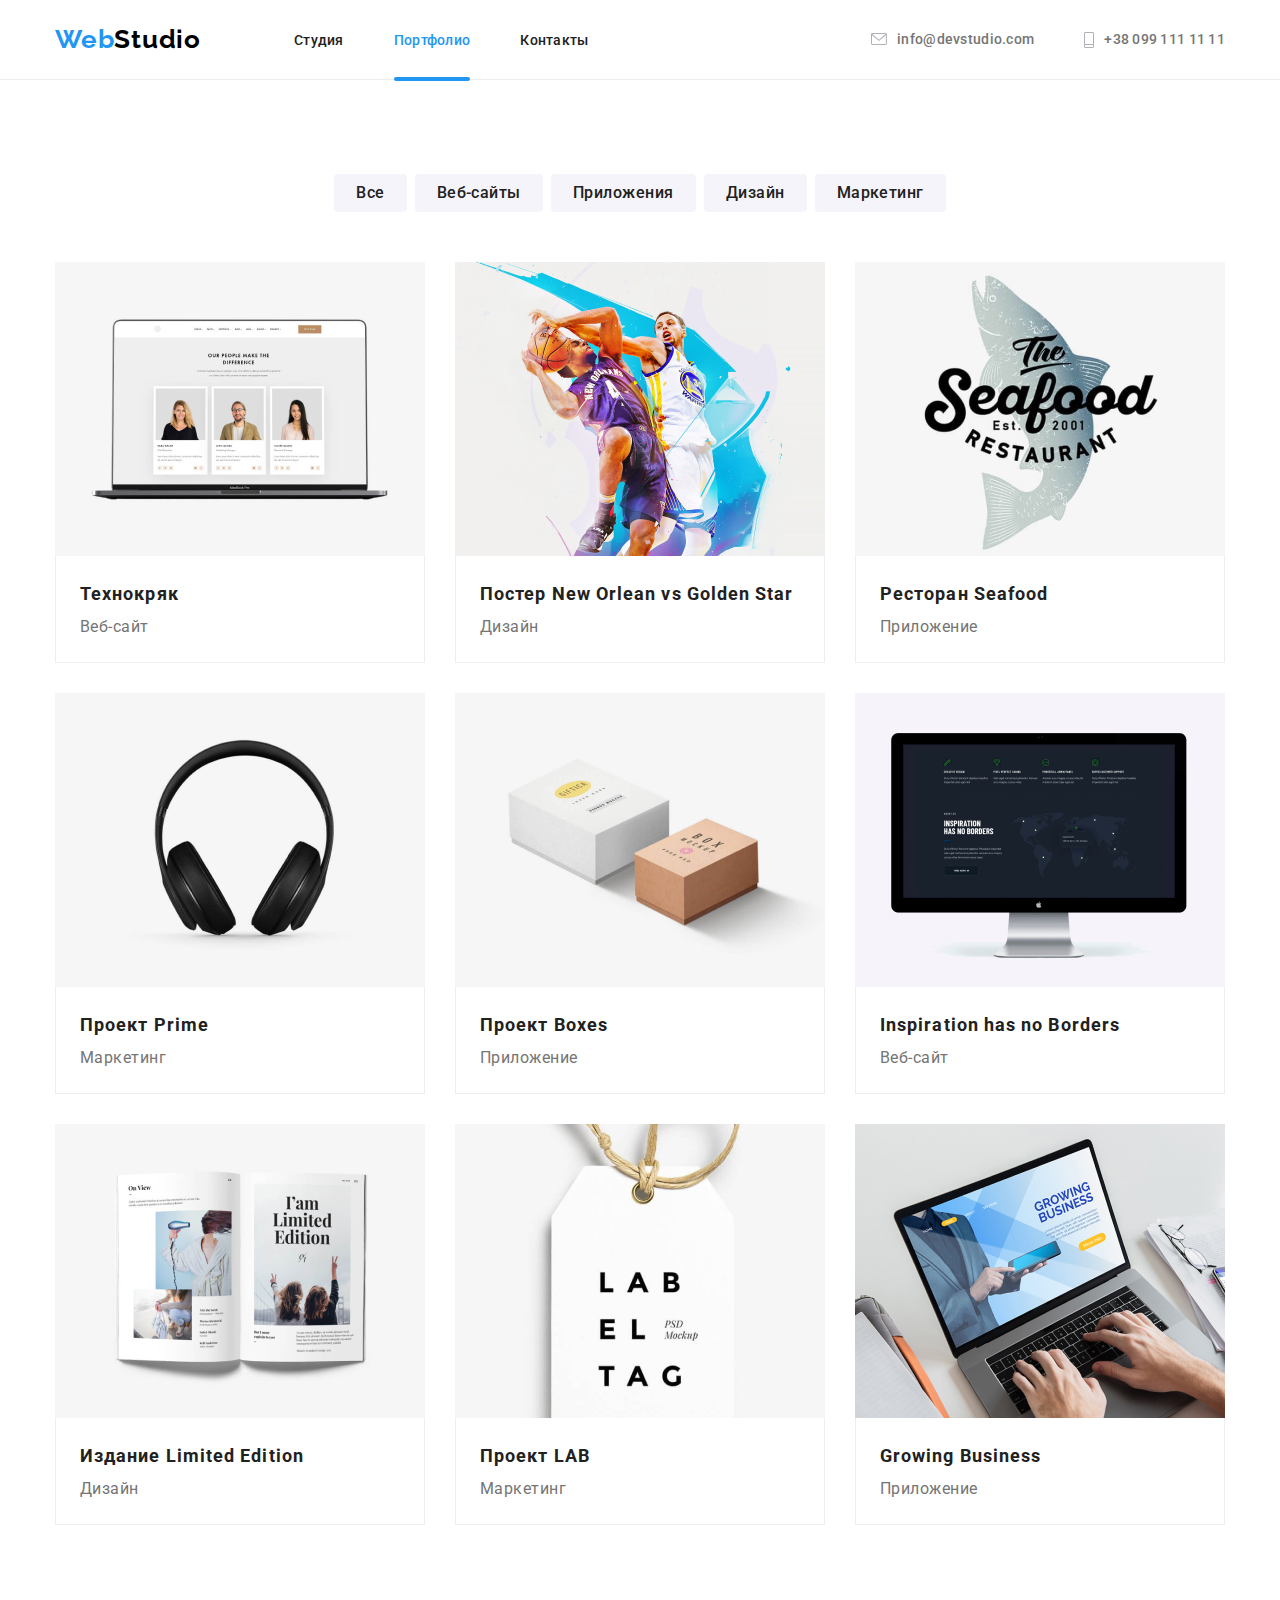
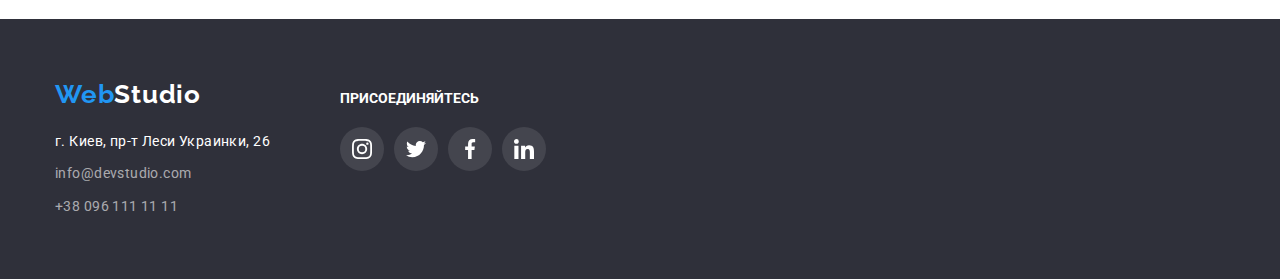
==== portfolio.html @ ae8400be "Initial commit" ====
<!DOCTYPE html>
<html lang="en">

<head>
  <meta charset="UTF-8" />
  <meta http-equiv="X-UA-Compatible" content="IE=edge" />
  <meta name="viewport" content="width=device-width, initial-scale=1.0" />
  <title>Студия</title>
  <link rel="preconnect" href="https://fonts.googleapis.com" />
  <link rel="preconnect" href="https://fonts.gstatic.com" crossorigin />
  <link href="https://fonts.googleapis.com/css2?family=Raleway:wght@700&family=Roboto:wght@400;500;700;900&display=swap"
    rel="stylesheet" />
  <link rel="stylesheet" href="https://cdnjs.cloudflare.com/ajax/libs/modern-normalize/1.1.0/modern-normalize.min.css"
    integrity="sha512-wpPYUAdjBVSE4KJnH1VR1HeZfpl1ub8YT/NKx4PuQ5NmX2tKuGu6U/JRp5y+Y8XG2tV+wKQpNHVUX03MfMFn9Q=="
    crossorigin="anonymous" referrerpolicy="no-referrer" />
  <link rel="stylesheet" href="./css/styles.css" />
</head>

<body>
  <!--Шапка-->
  <header class="top-line">
    <div class="container container-top-line">
      <nav class="navigation">
        <a class="logo-home" href="index.html"><span class="logo-web">Web</span><span
            class="logo-studio">Studio</span></a>
        <ul class="nav-list">
          <li class="nav-item">
            <a class="nav-link" href="index.html">Студия</a>
          </li>
          <li class="nav-item">
            <a class="nav-link selected" href="portfolio.html">Портфолио</a>
          </li>
          <li class="nav-item"><a class="nav-link" href="">Контакты</a></li>
        </ul>
      </nav>
      <ul class="top-line-contacts-list">

        <li class="contact-item">
          <a class="contact-link" href="mailto:info@devstudio.com"><svg class="contact-icon" width="16" height="12">
              <use href="./images/sprite.svg#icon-envelope"></use>
            </svg>info@devstudio.com</a>
        </li>
        <li class="contact-item">
          <a class="contact-link" href="tel:++380991111111"><svg class="contact-icon" width="10" height="16">
              <use href="./images/sprite.svg#icon-Vector"></use>
            </svg>+38 099 111 11 11</a>
        </li>

      </ul>
    </div>
  </header>
  <main>
    <section class="projects-section section">
      <!--Фильтер-->
      <div class="container">
        <h1 class="section-title visually-hidden">Фильтер</h1>
        <ul class="filter-buttons-list">
          <li class="filter-item">
            <button class="filter-btn" type="button">Все</button>
          </li>
          <li class="filter-item">
            <button class="filter-btn" type="button">Веб-сайты</button>
          </li>
          <li class="filter-item">
            <button class="filter-btn" type="button">Приложения</button>
          </li>
          <li class="filter-item">
            <button class="filter-btn" type="button">Дизайн</button>
          </li>
          <li class="filter-item">
            <button class="filter-btn" type="button">Маркетинг</button>
          </li>
        </ul>
        <!--Портфолио-->
        <h2 class="section-title visually-hidden">Портфолио</h2>
        <ul class="projects-list">
          <li class="project-item">
            <a class="project-link" href="">
              <div class="project-overlay">
                <img src="./images/portfolio/img.jpg" alt="сайт технокряк" width="370" />
                <p class="project-text">Ресурс предлагает комплексные предложения
                   с разным уровнем функционала и сервисов.
                   Все это позволит
                  посетителю получить
                  исчерпывающие сведения о компании или частном лице.</p>
              </div>
              <div class="card-project">
                <div class="project-overlay"></div>
                <h3 class="project-name">Технокряк</h3>
                <p class="development-type">Веб-сайт</p>
              </div>
            </a>
          </li>
          <li class="project-item">
            <a class="project-link" href="">
              <div class="project-overlay">
              <img src="./images/portfolio/img2.jpg" alt="Постер New Orlean vs Golden Star" width="370" />
                  <p class="project-text">Ресурс предлагает комплексные предложения
                    с разным уровнем функционала и сервисов.
                    Все это позволит
                    посетителю получить
                    исчерпывающие сведения о компании или частном лице.</p>
              </div>
              <div class="card-project">
                <h3 class="project-name">Постер New Orlean vs Golden Star</h3>
                <p class="development-type">Дизайн</p>
              </div>
            </a>
          </li>
          <li class="project-item">
            <a class="project-link" href="">
              <div class="project-overlay">
              <img src="./images/portfolio/img3.jpg" alt="Ресторан Seafood" width="370" />
                  <p class="project-text">Ресурс предлагает комплексные предложения
                    с разным уровнем функционала и сервисов.
                    Все это позволит
                    посетителю получить
                    исчерпывающие сведения о компании или частном лице.</p>
              </div>
              <div class="card-project">
                <h3 class="project-name">Ресторан Seafood</h3>
                <p class="development-type">Приложение</p>
              </div>
            </a>
          </li>
          <li class="project-item">
            <a class="project-link" href="">
              <div class="project-overlay">
              <img src="./images/portfolio/img4.jpg" alt="Проект Prime" width="370" />
                  <p class="project-text">Ресурс предлагает комплексные предложения
                    с разным уровнем функционала и сервисов.
                    Все это позволит
                    посетителю получить
                    исчерпывающие сведения о компании или частном лице.</p>
              </div>
              <div class="card-project">
                <h3 class="project-name">Проект Prime</h3>
                <p class="development-type">Маркетинг</p>
              </div>
            </a>
          </li>
          <li class="project-item">
            <a class="project-link" href="">
              <div class="project-overlay">
              <img src="./images/portfolio/img5.jpg" alt="Проект Boxes" width="370" />
                  <p class="project-text">Ресурс предлагает комплексные предложения
                    с разным уровнем функционала и сервисов.
                    Все это позволит
                    посетителю получить
                    исчерпывающие сведения о компании или частном лице.</p>
              </div>
              <div class="card-project">
                <h3 class="project-name">Проект Boxes</h3>
                <p class="development-type">Приложение</p>
              </div>
            </a>
          </li>
          <li class="project-item">
            <a class="project-link" href="">
              <div class="project-overlay">
              <img src="./images/portfolio/img6.jpg" alt="Inspiration has no Borders" width="370" />
                  <p class="project-text">Ресурс предлагает комплексные предложения
                    с разным уровнем функционала и сервисов.
                    Все это позволит
                    посетителю получить
                    исчерпывающие сведения о компании или частном лице.</p>
              </div>
              <div class="card-project">
                <h3 class="project-name">Inspiration has no Borders</h3>
                <p class="development-type">Веб-сайт</p>
              </div>
            </a>
          </li>
          <li class="project-item">
            <a class="project-link" href="">
              <div class="project-overlay">
              <img src="./images/portfolio/img7.jpg" alt="Издание Limited Edition" width="370" />
                  <p class="project-text">Ресурс предлагает комплексные предложения
                    с разным уровнем функционала и сервисов.
                    Все это позволит
                    посетителю получить
                    исчерпывающие сведения о компании или частном лице.</p>
              </div>
              <div class="card-project">
                <h3 class="project-name">Издание Limited Edition</h3>
                <p class="development-type">Дизайн</p>
              </div>
            </a>
          </li>
          <li class="project-item">
            <a class="project-link" href="">
              <div class="project-overlay">
              <img src="./images/portfolio/img8.jpg" alt="Проект LAB" width="370" />
                  <p class="project-text">Ресурс предлагает комплексные предложения
                    с разным уровнем функционала и сервисов.
                    Все это позволит
                    посетителю получить
                    исчерпывающие сведения о компании или частном лице.</p>
              </div>
              <div class="card-project">
                <h3 class="project-name">Проект LAB</h3>
                <p class="development-type">Маркетинг</p>
              </div>
            </a>
          </li>
          <li class="project-item">
            <a class="project-link" href="">
              <div class="project-overlay">
              <img src="./images/portfolio/img9.jpg" alt="Growing Business" width="370" />
                  <p class="project-text">Ресурс предлагает комплексные предложения
                    с разным уровнем функционала и сервисов.
                    Все это позволит
                    посетителю получить
                    исчерпывающие сведения о компании или частном лице.</p>
              </div>
              <div class="card-project">
                <h3 class="project-name">Growing Business</h3>
                <p class="development-type">Приложение</p>
              </div>
            </a>
          </li>
        </ul>
      </div>
    </section>
  </main>
  <!--Подвал-->
  <footer class="footer">
    <div class="container address">
      <div class="address-container">
        <a class="footer-logo" href="index.html"><span class="footer-logo-web">Web</span><span
            class="footer-logo-studio">Studio</span></a>
        <address class="footer-address">
          <ul class="footer-contacts-list">
            <li class="footer-contact-item">
              <a class="footer-contact-link" href="https://goo.gl/maps/jhVAWQaJCBuwxQd86">
                <p class="map">г. Киев, пр-т Леси Украинки, 26</p>
              </a>
            </li>
            <li class="footer-contact-item">
              <a class="footer-contact-link" href="mailto:info@devstudio.com">info@devstudio.com</a>
            </li>
            <li class="footer-contacts-item">
              <a class="footer-contact-link" href="tel:+380961111111">+38 096 111 11 11</a>
            </li>
          </ul>
        </address>
      </div>
      <div class="join-container">
        <p class="join-text">присоединяйтесь</p>
        <ul class="join-soc-list list">
          <li class="join-soc-item">
            <a href="" class="join-soc-link">
              <svg class="join-soc-icon" width="20" height="20">
                <use href="./images/sprite.svg#icon-instagram"></use>
              </svg>
            </a>
          </li>
          <li class="join-soc-item">
            <a href="" class="join-soc-link">
              <svg class="join-soc-icon" width="20" height="20">
                <use href="./images/sprite.svg#icon-twitter"></use>
              </svg>
            </a>
          </li>
          <li class="join-soc-item">
            <a href="" class="join-soc-link">
              <svg class="join-soc-icon" width="20" height="20">
                <use href="./images/sprite.svg#icon-facebook"></use>
              </svg>
            </a>
          </li>
          <li class="join-soc-item">
            <a href="" class="join-soc-link">
              <svg class="join-soc-icon" width="20" height="20">
                <use href="./images/sprite.svg#icon-linkedin"></use>
              </svg>
            </a>
          </li>
        </ul>
      </div>
    </div>
  </footer>
</body>

</html>
---- css/styles.css ----
:root {
  --primary-font: "Roboto", sans-serif;
  --logo-font: "Raleway", sans-serif;
  --text-color: #757575;
  --titl-text-color: #212121;
  --footer-text-color: #ffffff;
  --secondary-footer-text-color: rgba(255, 255, 255, 0.6);
  --background-hero: #2f303a;
  --background-team: #f5f4fa;
  --background-footer: #2f303a;
  --background-btn: #2196f3;
  --web-logo-color: #2196f3;
  --secondary-logo-color: #000000;
  --secondary-logo-footer-color: #ffffff;
  --hero-text-color: #ffffff;
  --accent-color: #188ce8;
  --icon-color: #AFB1B8;
}

body {
  margin: auto;
  font-family: var(--primary-font);
}

h1,
h2,
h3,
h4,
p {
  margin-top: 0;
  margin-bottom: 0;
}

img {
  display: block;
}

ul,
ol {
  margin-top: 0;
  margin-bottom: 0;
  padding-left: 0;
}

img {
  display: block;
  max-width: 100%;
  height: auto;
}

.visually-hidden {
  position: absolute;
  width: 1px;
  height: 1px;
  margin: -1px;
  border: 0;
  padding: 0;
  white-space: nowrap;
  clip-path: inset(100%);
  clip: rect(0 0 0 0);
  overflow: hidden;
}

ul {
  list-style: none;
  font-style: normal;
}

a {
  text-decoration: none;
}
.container {

  box-sizing: border-box;
  width: 1200px;
  padding-left: 15px;
  padding-right: 15px;
  margin-left: auto;
  margin-right: auto;
}

.section {
  padding-top: 94px;
  padding-bottom: 94px;
}
/*==========шапка==========*/
.top-line {
  padding-top: 24px;
  padding-bottom: 24px;
  border-bottom: 1px solid #ececec;
}

.navigation {
  display: flex;

}
.container-top-line {
  display: flex;
  align-items: center;
}

.logo-home {
  font-family: var(--logo-font);
  font-weight: 700;
  font-size: 26px;
  line-height: 31px;
  letter-spacing: 0.03em;
  margin-right: 93px;

}

.logo-web {
  color: var(--web-logo-color);
}

.logo-studio {
  color: var(--secondary-logo-color);
}
.nav-list {
  display: flex;
  align-items: center;
  
}
.nav-item:not(:last-child) {
  margin-right: 50px;
 
}

.nav-link {
  position: relative;
  padding-top: 32px;
  padding-bottom: 32px;
  font-weight: 500;
  font-size: 14px;
  line-height: 1.14;
  letter-spacing: 0.02em;
  color: var(--titl-text-color);
  transition: color 250ms cubic-bezier(0.4, 0, 0.2, 1);
}

.nav-link.selected::after {
  content: "";
  display: inline-block;
  bottom: -1px;
  left: 0px;
  width: 100%;
  height: 4px;
  border-radius: 2px;
  background-color: var(--background-btn);
  position: absolute;
  
  
} 
.selected.nav-link {
  color: var(--background-btn);
}

.nav-link:hover,
.nav-link:focus {
  color: var(--accent-color);
}
.top-line-contacts-list {
  display: flex;
  margin-left: auto;
}
.contact-item:not(:last-child) {
  margin-right: 50px;
}

.contact-link {
  font-weight: 500;
  font-size: 14px;
  line-height: 1.14;
  letter-spacing: 0.02em;
  color: var(--text-color);

  display: flex;
  justify-content: center;
  align-items: center;
  fill: var(--icon-color);
  transition: color 250ms cubic-bezier(0.4, 0, 0.2, 1), fill 250ms cubic-bezier(0.4, 0, 0.2, 1);
}


.contact-icon {
  margin-right: 10px;
}

.contact-link:hover,
.contact-link:focus,
.contact-icon:hover,
.contact-icon:focus {
  color: var(--accent-color);
  fill: var(--accent-color);
}
/* ============банер-герой============= */
.hero {
  background-color: var(--background-hero);
  padding-top: 200px;
  padding-bottom: 200px;
  background-image: linear-gradient(
      rgba(47, 48, 58, 0.4),
      rgba(47, 48, 58, 0.4)
    ),
    url(../images/hero/hero.jpg);
  background-repeat: no-repeat;
  background-size: cover;
  background-position: center;
  max-width: 1600px;
  margin: 0 auto;
}
.container-hero {
  box-sizing: border-box;
  max-width: 670px;
  padding-left: 15px;
  padding-right: 15px;
  margin: auto;
}

.hero-slogan {
  font-weight: 900;
  font-size: 44px;
  line-height: 1.36;
  text-align: center;
  letter-spacing: 0.06em;
  text-transform: uppercase;
  color: var(--hero-text-color);
  margin-bottom: 30px;
}

.modal-btn {
  border: none;
  font-family: inherit;
  font-weight: 700;
  font-size: 16px;
  line-height: 1.87;
  align-items: center;
  text-align: center;
  letter-spacing: 0.06em;
  color: var(--hero-text-color);
  cursor: pointer;
  background-color: var(--background-btn);
  padding: 10px 32px;
  border-radius: 4px;
  display: block;
  margin: auto;
}

.modal-btn:hover,
.modal-btn:focus {
  background-color: var(--accent-color);
}


/*===========фильтер портфолио============*/

.filter-buttons-list {
  display: flex;
  justify-content: center;
  margin-bottom: 50px;
}

.filter-btn {
  border: none;
  font-family: "Roboto";
  font-weight: 500;
  font-size: 16px;
  line-height: 1.62;
  align-items: center;
  text-align: center;
  letter-spacing: 0.03em;
  color: var(--titl-text-color);
  cursor: pointer;
  background-color: var(--background-team);
  padding: 6px 22px;
  border-radius: 4px;
  display: block;
  transition: background-color 250ms cubic-bezier(0.4, 0, 0.2, 1),
    color 250ms cubic-bezier(0.4, 0, 0.2, 1), box-shadow 250ms cubic-bezier(0.4, 0, 0.2, 1);
}
.filter-item:not(:last-child) {
  margin-right: 8px;
}

.filter-btn:hover,
.filter-btn:focus {
  background-color: var(--accent-color);
  color: var(--hero-text-color);
  box-shadow: 0px 3px 1px rgba(0, 0, 0, 0.1),
  0px 1px 2px rgba(0, 0, 0, 0.08),
  0px 2px 2px rgba(0, 0, 0, 0.12);
}
/*===================== портфолио =================*/
.projects-list {
  
  display: flex;
  flex-wrap: wrap;
  margin-left: -30px;
  margin-top: -30px;
}
.project-item {
  
  flex-basis: calc((100% - 90px) / 3);
  margin-left: 30px;
  margin-top: 30px;
}
.project-link {
  
  text-decoration:none;
  display: block;
  transition: box-chadow 250ms cubic-bezier(0.4, 0, 0.2, 1);
}
.project-overlay {
position: relative;
overflow: hidden;
}
.project-text {
  position: absolute;
  
  width: 100%;
  height: 100%;
  padding: 63px 24px;
  font-size: 18px;
  line-height: 1.56;
  letter-spacing: 0.03em;
  color: var(--hero-text-color);
  background: rgba(33, 150, 243, 0.9);
  opacity: 0;
  transition: transform 250ms cubic-bezier(0.4, 0, 0.2, 1), opacity 250ms cubic-bezier(0.4, 0, 0.2, 1);
}
.project-link:hover .project-text,
.project-link:focus .project-text {
  transform: translateY(-100%);
  opacity: 1;
}

.project-link:hover {
  box-shadow: 0px 1px 1px rgba(0, 0, 0, 0.12),
  0px 4px 4px rgba(0, 0, 0, 0.06),
  1px 4px 6px rgba(0, 0, 0, 0.16);
}
.card-project {
  padding: 20px 24px;
  background: var(--footer-text-color);
  border: 1px solid #eeeeee;
  border-top: none;
  box-sizing: border-box;
}
.project-name {
  font-weight: 700;
  font-size: 18px;
  line-height: 2;
  letter-spacing: 0.06em;
  color: var(--titl-text-color);
}
.development-type {
  font-size: 16px;
  line-height: 1.87;
  letter-spacing: 0.03em;
}
.development-type {
 color: var(--text-color);
}

/* ======================особености======================== */
.features-list {
  display: flex;
  flex-wrap: wrap;
  margin-right: -30px;
  margin-top: -30px;

}
.features-item {
  flex-basis: calc((100% - 120px) / 4);
  margin-right: 30px;
  margin-top: 30px;

}
.title-feature { 
  font-weight: 700;
  font-size: 14px;
  line-height: 1.14;
  letter-spacing: 0.03em;
  text-transform: uppercase;
  color: var(--titl-text-color);
  margin-bottom: 10px;
}
.descktription-feature {
  font-size: 14px;
  line-height: 1.71;
  letter-spacing: 0.03em;
  color: var(--text-color);
}
.container-icon {
  width: 270px;
  height: 120px;
  background: var( --background-team );
  border-radius: 4px;
  display: flex;
  justify-content: center;
  align-items: center;
  margin-bottom: 30px;
}

/* ========================Чем мы  занимаемся===================== */
.gallery-previews {
  padding-top: 0;
}

.preview-title {
  font-weight: 700;
  font-size: 36px;
  line-height: 1.17;
  text-align: center;
  letter-spacing: 0.03em;
  color: var(--titl-text-color);
  margin-bottom: 50px;
}
.preview-list {
  display: flex;
  flex-wrap: wrap;
  justify-content: space-between;

}
.preview-item {
  position: relative;
}
.preview-item .preview-text {
  content: "";
  display: block;
  position: absolute;
  bottom: 0;
  left: 0;
  width: 100%;
  height: 70px;
  font-style: normal;
  font-weight: 700;
  font-size: 14px;
  line-height: 1.14;
  text-align: center;
  letter-spacing: 0,03em;
  padding: 27px 82px;
  text-transform: uppercase;
  color: var(--hero-text-color);
  background-color: rgba(47, 48, 58, 0.8);
}

/* ======================Наша команда=========================== */
.team {
  background-color: var(--background-team);
}
.team-title {
  font-weight: 700;
  font-size: 36px;
  line-height: 1.17;
  text-align: center;
  letter-spacing: 0.03em;
  color: var(--titl-text-color);
  margin-bottom: 50px;
}
.team-card-list {
  display: flex;
  flex-wrap: wrap;
  margin-right: -30px;
  margin-top: -30px;
}
.team-soc-list {
  display: flex;
  justify-content: center;
  align-items: center;
    
}
.team-soc-link {
  display: flex;
  align-items: center;
  justify-content: center;
  width: 44px;
  height: 44px;
  border-radius: 50%;
    
  background-color: #FFFFFF;
  transition: background-color 250ms cubic-bezier(0.4, 0, 0.2, 1);  
}
.team-soc-link:hover,
.team-soc-link:focus {
  background-color: #2196F3;
  
}
.team-soc-link:hover .team-soc-icon {
  fill: #ffffff;
 
}
.team-soc-icon {
  fill: var(--icon-color);
  transition: fill 250ms cubic-bezier(0.4, 0, 0.2, 1);
}
.team-soc-item:not(:last-child){
  margin-right: 10px;
}
.projects-title {
  position: absolute;
  width: 1px;
  height: 1px;
  margin: -1px;
  border: 0;
  padding: 0;
  white-space: nowrap;
  clip-path: inset(100%);
  clip: rect(0 0 0 0);
  overflow: hidden;
}
.card-item {
  flex-basis: calc((100% - 120px) / 4);
  margin-right: 30px;
  margin-top: 30px;
}
.card-title {
  padding-top: 30px;
  padding-bottom: 30px;
  background: var(--footer-text-color);
  box-shadow: 0px 1px 3px rgba(0, 0, 0, 0.12), 0px 1px 1px rgba(0, 0, 0, 0.14),
    0px 2px 1px rgba(0, 0, 0, 0.2);
  border-radius: 0px 0px 4px 4px;
}
.member-name {
  font-weight: 500;
  font-size: 16px;
  line-height: 1.18;
  text-align: center;
  letter-spacing: 0.03em;
  color: var(--titl-text-color);
  margin-bottom: 10px;
}
.member-metier {
  font-size: 16px;
  line-height: 1.18;
  text-align: center;
  letter-spacing: 0.03em;
  margin-bottom: 16px;
}
.member-metier {
 color: var(--text-color);
}

/* =======================Постоянные клиенты================ */
.section-title {
  font-weight: 700;
  font-size: 36px;
  line-height: 1.17;
  text-align: center;
  letter-spacing: 0.03em;
  color: var(--titl-text-color);
  margin-bottom: 50px;
}


.client-link {
  width: 170px;
  height: 92px;
  border: 1px solid #AFB1B8;
  box-sizing: border-box;
  border-radius: 4px;
  display: flex;
  justify-content: center;
  align-items: center;
  fill: var(--icon-color);
  transition: fill 250ms cubic-bezier(0.4, 0, 0.2, 1), border-color 250ms cubic-bezier(0.4, 0, 0.2, 1);
}

.client-list {
  display: flex;
  justify-content: center;
}

.client-item:not(:last-child) {
  margin-right: 30px;
}

.client-link:hover,
.client-link:focus {
  fill: var(--accent-color);
  border-color: var(--accent-color);
}

/* =======================Подвал=========================== */
.footer {
  background-color: var(--background-footer);
  padding-top: 60px;
  padding-bottom: 60px;
}

.footer-logo {
  font-family: var(--logo-font);
  font-weight: 700;
  font-size: 26px;
  line-height: 1.19;
  letter-spacing: 0.03em;
  display: block;
  margin-bottom: 20px;
}

.footer-logo-web {
  color: var(--web-logo-color);
}

.footer-logo-studio {
  color: var(--secondary-logo-footer-color);
}
.footer-contact-item:not(:last-child) {
  margin-bottom: 9px;
}

.footer-contact-link {
  font-style: normal;
  font-size: 14px;
  line-height: 1.71;
  letter-spacing: 0.03em;
  color: var(--secondary-footer-text-color);
}

.map {
  color: var(--footer-text-color);
}

.address-container{
  margin-right: 70px;
}

.container.address{
  align-items: baseline;
  display: flex;
}



.join-text{
  font-weight: 700;
  font-size: 14px;
  line-height: 1.14;
  text-transform: uppercase;

  color: var(--footer-text-color);

  margin-bottom: 20px;
}

.join-soc-list{
  display: flex;
}

.join-soc-link {
  width: 44px;
  height: 44px;
  border-radius: 50%;
  display: flex;
  justify-content: center;
  align-items: center;
  fill: var(--footer-text-color);
  background: rgba(255, 255, 255, 0.1);
  transition: background-color 250ms cubic-bezier(0.4, 0, 0.2, 1);
}

.join-soc-item:not(:last-child) {
  margin-right: 10px;
}

.join-soc-link:hover,
.join-soc-link:focus {
  background-color: var(--accent-color);
}
/*===============модальное окно==============*/
.backdrop {
  position: fixed;
  top: 0;
  left: 0;
  width: 100%;
  height: 100%;
  background-color: rgba(0, 0, 0, 0.2);

  opacity: 1;
  transition: opacity 250ms cubic-bezier(0.4, 0, 0.2, 1);
}

.backdrop.is-hidden {
  opacity: 0;
  /*visibility: hidden;*/
  pointer-events: none;

}

.backdrop.is-hidden .modal-hero {
  transform: translate(-50%, -50%) scale(0.5);
}
.modal-hero {
  position: absolute;
  top: 50%;
  left: 50%;
  transform: translate(-50%, -50%) scale(1);
  
  width: 528px;
  height: 581px;

  background-color: var(--hero-text-color);
  box-shadow: 0px 1px 3px rgba(0, 0, 0, 0.12),
    0px 1px 1px rgba(0, 0, 0, 0.14), 0px 2px 1px rgba(0, 0, 0, 0.2);
  border-radius: 4px;
  opacity: 1;
  transition: transform 250ms cubic-bezier(0.4, 0, 0.2, 1), box-shadow 250ms cubic-bezier(0.4, 0, 0.2, 1);

}

.hero-modal-btn {
  position: absolute;
  top: 8px;
  right: 8px;
  display: flex;
  align-items: center;
  justify-content: center;
  padding: 0;
  width: 30px;
  height: 30px;
  border-radius: 50%;
  border: 1px solid rgba(0, 0, 0, 0.1);
  background-color: #ffffff;
  cursor: pointer;
}
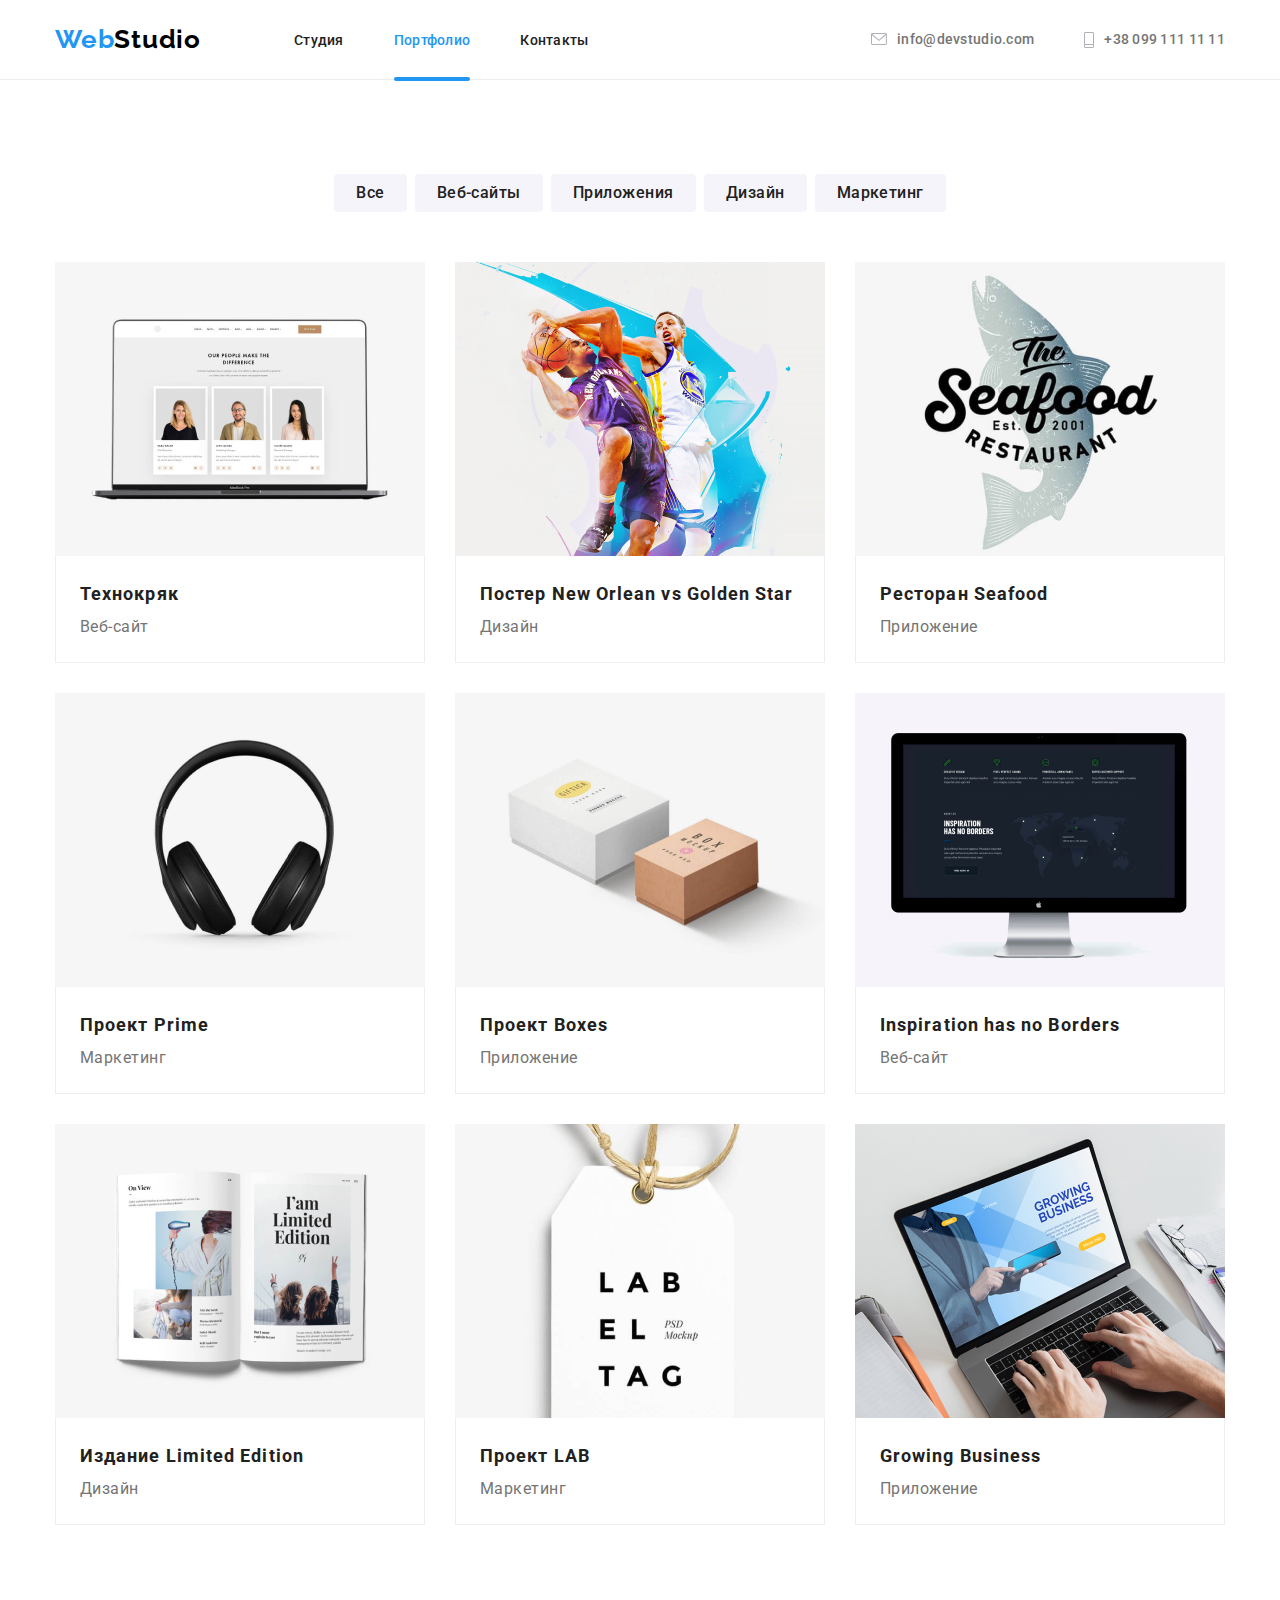
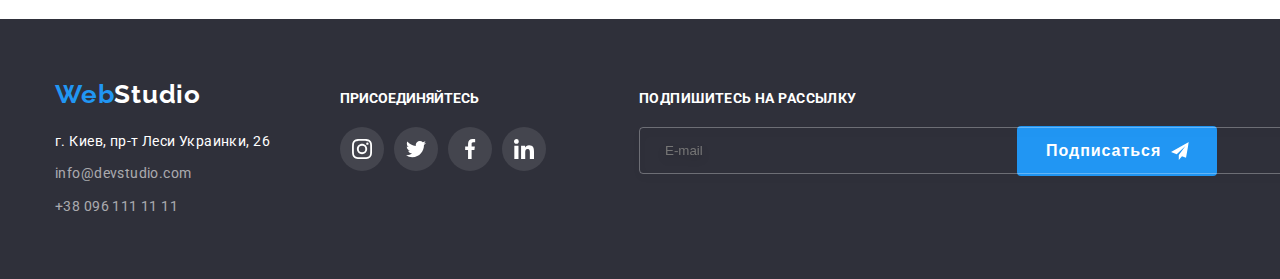
==== commit 103ec78a: "на проверку" ====
--- a/portfolio.html
+++ b/portfolio.html
@@ -79,8 +79,8 @@
               <div class="project-overlay">
                 <img src="./images/portfolio/img.jpg" alt="сайт технокряк" width="370" />
                 <p class="project-text">Ресурс предлагает комплексные предложения
-                   с разным уровнем функционала и сервисов.
-                   Все это позволит
+                  с разным уровнем функционала и сервисов.
+                  Все это позволит
                   посетителю получить
                   исчерпывающие сведения о компании или частном лице.</p>
               </div>
@@ -94,12 +94,12 @@
           <li class="project-item">
             <a class="project-link" href="">
               <div class="project-overlay">
-              <img src="./images/portfolio/img2.jpg" alt="Постер New Orlean vs Golden Star" width="370" />
-                  <p class="project-text">Ресурс предлагает комплексные предложения
-                    с разным уровнем функционала и сервисов.
-                    Все это позволит
-                    посетителю получить
-                    исчерпывающие сведения о компании или частном лице.</p>
+                <img src="./images/portfolio/img2.jpg" alt="Постер New Orlean vs Golden Star" width="370" />
+                <p class="project-text">Ресурс предлагает комплексные предложения
+                  с разным уровнем функционала и сервисов.
+                  Все это позволит
+                  посетителю получить
+                  исчерпывающие сведения о компании или частном лице.</p>
               </div>
               <div class="card-project">
                 <h3 class="project-name">Постер New Orlean vs Golden Star</h3>
@@ -110,12 +110,12 @@
           <li class="project-item">
             <a class="project-link" href="">
               <div class="project-overlay">
-              <img src="./images/portfolio/img3.jpg" alt="Ресторан Seafood" width="370" />
-                  <p class="project-text">Ресурс предлагает комплексные предложения
-                    с разным уровнем функционала и сервисов.
-                    Все это позволит
-                    посетителю получить
-                    исчерпывающие сведения о компании или частном лице.</p>
+                <img src="./images/portfolio/img3.jpg" alt="Ресторан Seafood" width="370" />
+                <p class="project-text">Ресурс предлагает комплексные предложения
+                  с разным уровнем функционала и сервисов.
+                  Все это позволит
+                  посетителю получить
+                  исчерпывающие сведения о компании или частном лице.</p>
               </div>
               <div class="card-project">
                 <h3 class="project-name">Ресторан Seafood</h3>
@@ -126,12 +126,12 @@
           <li class="project-item">
             <a class="project-link" href="">
               <div class="project-overlay">
-              <img src="./images/portfolio/img4.jpg" alt="Проект Prime" width="370" />
-                  <p class="project-text">Ресурс предлагает комплексные предложения
-                    с разным уровнем функционала и сервисов.
-                    Все это позволит
-                    посетителю получить
-                    исчерпывающие сведения о компании или частном лице.</p>
+                <img src="./images/portfolio/img4.jpg" alt="Проект Prime" width="370" />
+                <p class="project-text">Ресурс предлагает комплексные предложения
+                  с разным уровнем функционала и сервисов.
+                  Все это позволит
+                  посетителю получить
+                  исчерпывающие сведения о компании или частном лице.</p>
               </div>
               <div class="card-project">
                 <h3 class="project-name">Проект Prime</h3>
@@ -142,12 +142,12 @@
           <li class="project-item">
             <a class="project-link" href="">
               <div class="project-overlay">
-              <img src="./images/portfolio/img5.jpg" alt="Проект Boxes" width="370" />
-                  <p class="project-text">Ресурс предлагает комплексные предложения
-                    с разным уровнем функционала и сервисов.
-                    Все это позволит
-                    посетителю получить
-                    исчерпывающие сведения о компании или частном лице.</p>
+                <img src="./images/portfolio/img5.jpg" alt="Проект Boxes" width="370" />
+                <p class="project-text">Ресурс предлагает комплексные предложения
+                  с разным уровнем функционала и сервисов.
+                  Все это позволит
+                  посетителю получить
+                  исчерпывающие сведения о компании или частном лице.</p>
               </div>
               <div class="card-project">
                 <h3 class="project-name">Проект Boxes</h3>
@@ -158,12 +158,12 @@
           <li class="project-item">
             <a class="project-link" href="">
               <div class="project-overlay">
-              <img src="./images/portfolio/img6.jpg" alt="Inspiration has no Borders" width="370" />
-                  <p class="project-text">Ресурс предлагает комплексные предложения
-                    с разным уровнем функционала и сервисов.
-                    Все это позволит
-                    посетителю получить
-                    исчерпывающие сведения о компании или частном лице.</p>
+                <img src="./images/portfolio/img6.jpg" alt="Inspiration has no Borders" width="370" />
+                <p class="project-text">Ресурс предлагает комплексные предложения
+                  с разным уровнем функционала и сервисов.
+                  Все это позволит
+                  посетителю получить
+                  исчерпывающие сведения о компании или частном лице.</p>
               </div>
               <div class="card-project">
                 <h3 class="project-name">Inspiration has no Borders</h3>
@@ -174,12 +174,12 @@
           <li class="project-item">
             <a class="project-link" href="">
               <div class="project-overlay">
-              <img src="./images/portfolio/img7.jpg" alt="Издание Limited Edition" width="370" />
-                  <p class="project-text">Ресурс предлагает комплексные предложения
-                    с разным уровнем функционала и сервисов.
-                    Все это позволит
-                    посетителю получить
-                    исчерпывающие сведения о компании или частном лице.</p>
+                <img src="./images/portfolio/img7.jpg" alt="Издание Limited Edition" width="370" />
+                <p class="project-text">Ресурс предлагает комплексные предложения
+                  с разным уровнем функционала и сервисов.
+                  Все это позволит
+                  посетителю получить
+                  исчерпывающие сведения о компании или частном лице.</p>
               </div>
               <div class="card-project">
                 <h3 class="project-name">Издание Limited Edition</h3>
@@ -190,12 +190,12 @@
           <li class="project-item">
             <a class="project-link" href="">
               <div class="project-overlay">
-              <img src="./images/portfolio/img8.jpg" alt="Проект LAB" width="370" />
-                  <p class="project-text">Ресурс предлагает комплексные предложения
-                    с разным уровнем функционала и сервисов.
-                    Все это позволит
-                    посетителю получить
-                    исчерпывающие сведения о компании или частном лице.</p>
+                <img src="./images/portfolio/img8.jpg" alt="Проект LAB" width="370" />
+                <p class="project-text">Ресурс предлагает комплексные предложения
+                  с разным уровнем функционала и сервисов.
+                  Все это позволит
+                  посетителю получить
+                  исчерпывающие сведения о компании или частном лице.</p>
               </div>
               <div class="card-project">
                 <h3 class="project-name">Проект LAB</h3>
@@ -206,12 +206,12 @@
           <li class="project-item">
             <a class="project-link" href="">
               <div class="project-overlay">
-              <img src="./images/portfolio/img9.jpg" alt="Growing Business" width="370" />
-                  <p class="project-text">Ресурс предлагает комплексные предложения
-                    с разным уровнем функционала и сервисов.
-                    Все это позволит
-                    посетителю получить
-                    исчерпывающие сведения о компании или частном лице.</p>
+                <img src="./images/portfolio/img9.jpg" alt="Growing Business" width="370" />
+                <p class="project-text">Ресурс предлагает комплексные предложения
+                  с разным уровнем функционала и сервисов.
+                  Все это позволит
+                  посетителю получить
+                  исчерпывающие сведения о компании или частном лице.</p>
               </div>
               <div class="card-project">
                 <h3 class="project-name">Growing Business</h3>
@@ -278,6 +278,20 @@
           </li>
         </ul>
       </div>
+      <div class="footer-mail">
+        <strong class="footer-mail-title">Подпишитесь на рассылку</strong>
+        <form class="footer-form">
+          <label class="footer-form-group">
+            <input class="footer-form-input" type="email" name="user-mail" placeholder="E-mail" />
+          </label>
+          <button class="footer-form-btn" type="submit">
+            Подписаться
+            <svg class="footer-form-icon" width="24" height="24">
+              <use href="./images/sprite.svg#icon-send"></use>
+            </svg>
+          </button>
+        </form>
+      </div>
     </div>
   </footer>
 </body>
--- a/css/styles.css
+++ b/css/styles.css
@@ -668,6 +668,81 @@
 .join-soc-link:focus {
   background-color: var(--accent-color);
 }
+.join-container {
+  margin-right: 93px;
+}
+
+.footer-mail {
+  width: 578px;
+}
+
+.footer-mail-title {
+  display: block;
+  margin-bottom: 20px;
+  font-weight: 700;
+  font-size: 14px;
+  line-height: 16px;
+  letter-spacing: 0.03em;
+  text-transform: uppercase;
+
+  color: #ffffff;
+}
+
+.footer-form {
+  display: flex;
+  align-items: center;
+  justify-content: center;
+}
+
+.footer-form-group {
+  display: block;
+  align-items: center;
+  margin-right: 21px;
+  font-weight: 400;
+  font-size: 16px;
+  line-height: 20px;
+  outline: transparent;
+  letter-spacing: 0.03em;
+
+  color: rgba(255, 255, 255, 0.6);
+}
+
+.footer-form-input {
+  padding: 15px 286px 15px 25px;
+  width: 100%;
+  border: 1px solid rgba(255, 255, 255, 0.3);
+  filter: drop-shadow(0px 4px 4px rgba(0, 0, 0, 0.15));
+  border-radius: 4px;
+  background-color: transparent;
+}
+
+.footer-form-btn {
+  width: 200px;
+  height: 50px;
+  display: inline-flex;
+  align-items: center;
+  text-align: center;
+  padding: 10px 28px 10px 29px;
+  letter-spacing: 0.06em;
+  cursor: pointer;
+  font-weight: 700;
+  font-size: 16px;
+  line-height: 30px;
+  color: #ffffff;
+  background: var(--background-btn);
+  border: transparent;
+  border-radius: 4px;
+ /* outline: transparent;*/
+  transition: 250ms cubic-bezier(0.4, 0, 0.2, 1);
+}
+.footer-form-btn:hover {
+  background-color: var(--accent-color);
+}
+
+.footer-form-icon {
+  margin-left: 10px;
+  fill: #fff;
+}
 /*===============модальное окно==============*/
 .backdrop {
   position: fixed;
@@ -698,8 +773,8 @@
   transform: translate(-50%, -50%) scale(1);
   
   width: 528px;
-  height: 581px;
-
+  /*height: 581px;*/
+  padding: 40px;
   background-color: var(--hero-text-color);
   box-shadow: 0px 1px 3px rgba(0, 0, 0, 0.12),
     0px 1px 1px rgba(0, 0, 0, 0.14), 0px 2px 1px rgba(0, 0, 0, 0.2);
@@ -723,6 +798,185 @@
   border: 1px solid rgba(0, 0, 0, 0.1);
   background-color: #ffffff;
   cursor: pointer;
-}
-
-
+  
+}
+.hero-icon {
+  fill: #000000;
+  transition: fill 250ms cubic-bezier(0.4, 0, 0.2, 1);
+}
+.hero-modal-btn:hover .hero-icon {
+  fill: var(--accent-color);
+}
+.contact-form.label {
+  
+ /* display: flex;
+  flex-direction: column;
+  justify-content: center;*/
+  
+}
+/*===============форма=============*/
+.modal-text {
+  display: block;
+  font-weight: 700;
+  /*margin: 40px 40px 12px 40px;*/
+  font-size: 20px;
+  line-height: 1.15;
+  text-align: center;
+  letter-spacing: 0.03em;
+  color: var(--titl-text-color);
+  margin-bottom: 12px;
+} 
+
+.label {
+  position: relative;
+  display: block;
+  cursor: pointer;
+  margin-bottom: 10px;
+
+}
+
+.name {
+  display: block;
+  font-size: 12px;
+  line-height: 1.14;
+  letter-spacing: 0.01em;
+  color: var(--text-color);
+  margin-bottom: 4px;
+}
+
+.form-input {
+  
+  width: 100%;
+  margin: 0;
+  padding: 10px 42px;
+  padding-left: 42px;
+  border: 1px solid rgba(33, 33, 33, 0.2);
+  border-radius: 4px;
+  
+  outline: transparent;
+  transition: border-color 250ms cubic-bezier(0.4, 0, 0.2, 1);
+}
+.form-input:focus {
+  border-color: var(--accent-color);
+}
+.form-icon {
+  position: absolute;
+  bottom: 13px;
+  left: 14px;
+  fill: var(--titl-text-color);
+  transition: fill 250ms cubic-bezier(0.4, 0, 0.2, 1)
+}
+
+.form-input:focus + .form-icon {
+  
+  fill: var(--accent-color);
+}
+.textarea-label {
+  display: block;
+  cursor: pointer;
+
+  margin-bottom: 20px;
+}
+.form-textarea {
+  display: block;
+  width: 100%;
+  height: 120px;
+  padding: 12px 16px;
+  
+  font-size: 14px;
+  line-height: 1.14;
+  letter-spacing: 0.01em;
+  border: 1px solid rgba(33, 33, 33, 0.2);
+  resize: none;
+  border-radius: 4px;
+  outline: transparent;
+  transition: border-color 250ms cubic-bezier(0.4, 0, 0.2, 1);
+}
+.form-textarea:focus {
+  border-color: var(--accent-color);
+}
+.form-textarea::placeholder {
+  color: rgba(117, 117, 117, 0.5);
+}
+
+.form-policy {
+  display: flex;
+  
+  
+  align-items: center;
+  justify-content: center;
+  margin-bottom: 30px;
+}
+
+.custom-checkbox {
+  display: flex;
+  width: 16px;
+  height: 15px;
+  margin-right: 7px;
+  font-weight: 400;
+  font-size: 14px;
+  line-height: 1.71;
+  letter-spacing: 0.03em;
+  border-radius: 2px;
+  outline: 2px solid #212121;
+  outline-offset: -2px;
+  transition: background-color 250ms cubic-bezier(0.4, 0, 0.2, 1), outline 250ms cubic-bezier(0.4, 0, 0.2, 1);
+}
+.checkbox:checked+.custom-checkbox {
+  background-color: var(--background-btn);
+  outline: var(--background-btn);
+}
+.checkbox:hover+.custom-checkbox {
+  outline: 2px solid #2196f3;
+}
+.form-policy-desc {
+  font-weight: 400;
+
+  font-size: 14px;
+  line-height: 1.71;
+  letter-spacing: 0.03em;
+  font-size: 14px;
+  line-height: 1.71;
+  letter-spacing: 0.03em;
+  color: var(--text-color);
+  
+}
+.form-policy-link {
+  font-weight: 400;  
+  font-size: 14px;
+  line-height: 1.71;  
+  letter-spacing: 0.03em;
+  font-size: 14px;
+  line-height: 1.71;
+  color: var(--background-btn);  
+  letter-spacing: 0.03em;
+  text-decoration: underline;
+}
+.custom-checkbox-icon {
+ opacity: 0;
+ fill: #eeeeee;
+  transition: 250ms cubic-bezier(0.4, 0, 0.2, 1);
+}
+.checkbox:checked+.custom-checkbox .custom-checkbox-icon {
+  opacity: 1;
+}
+.sumbit-btn {
+  display: block;
+  font-weight: 700;
+  font-size: 16px;
+  line-height: 1.87;
+  align-items: center;
+  text-align: center;
+  letter-spacing: 0.06em;
+  color: var(--hero-text-color);
+  cursor: pointer;
+  background-color: var(--background-btn);
+  padding: 10px 55px;
+  border-radius: 4px;
+  border: transparent;
+  margin: auto;
+  transition: 250ms cubic-bezier(0.4, 0, 0.2, 1);
+}
+.sumbit-btn:hover  {
+  background-color: var(--accent-color);
+}
